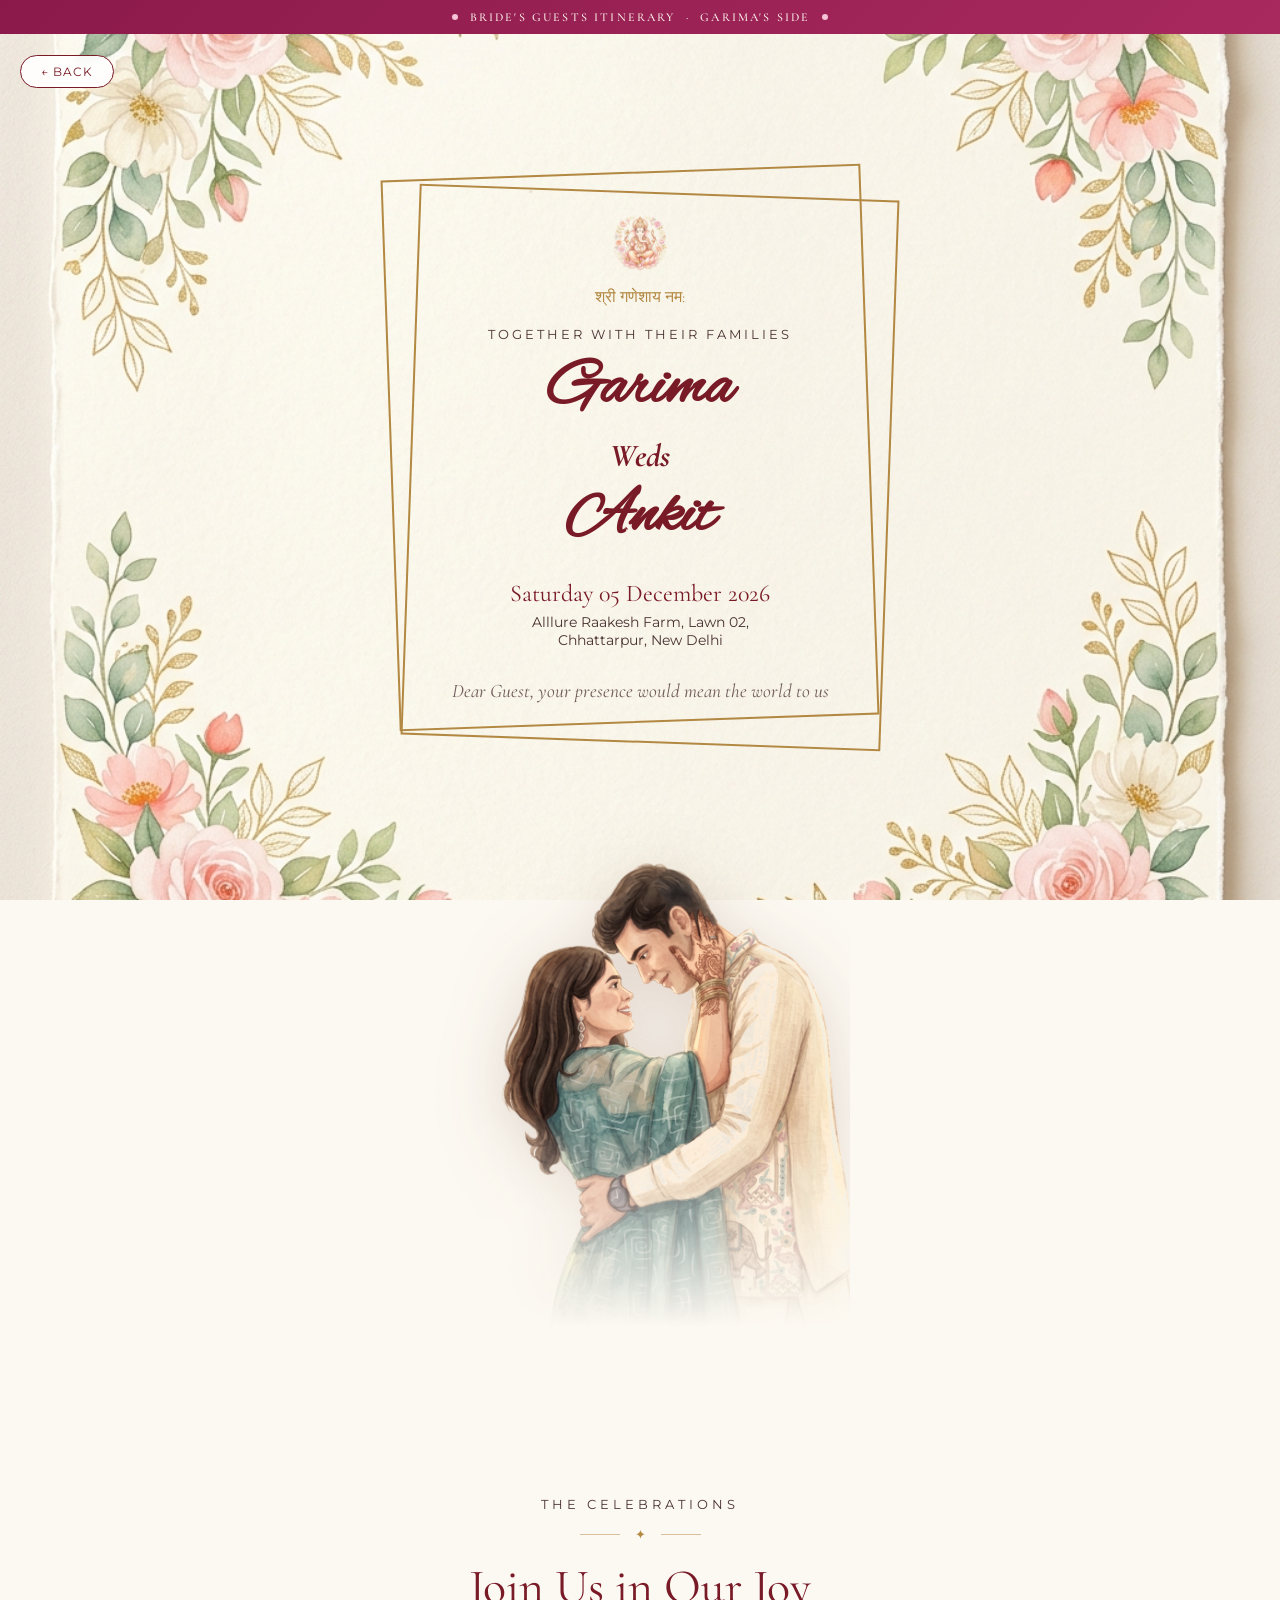
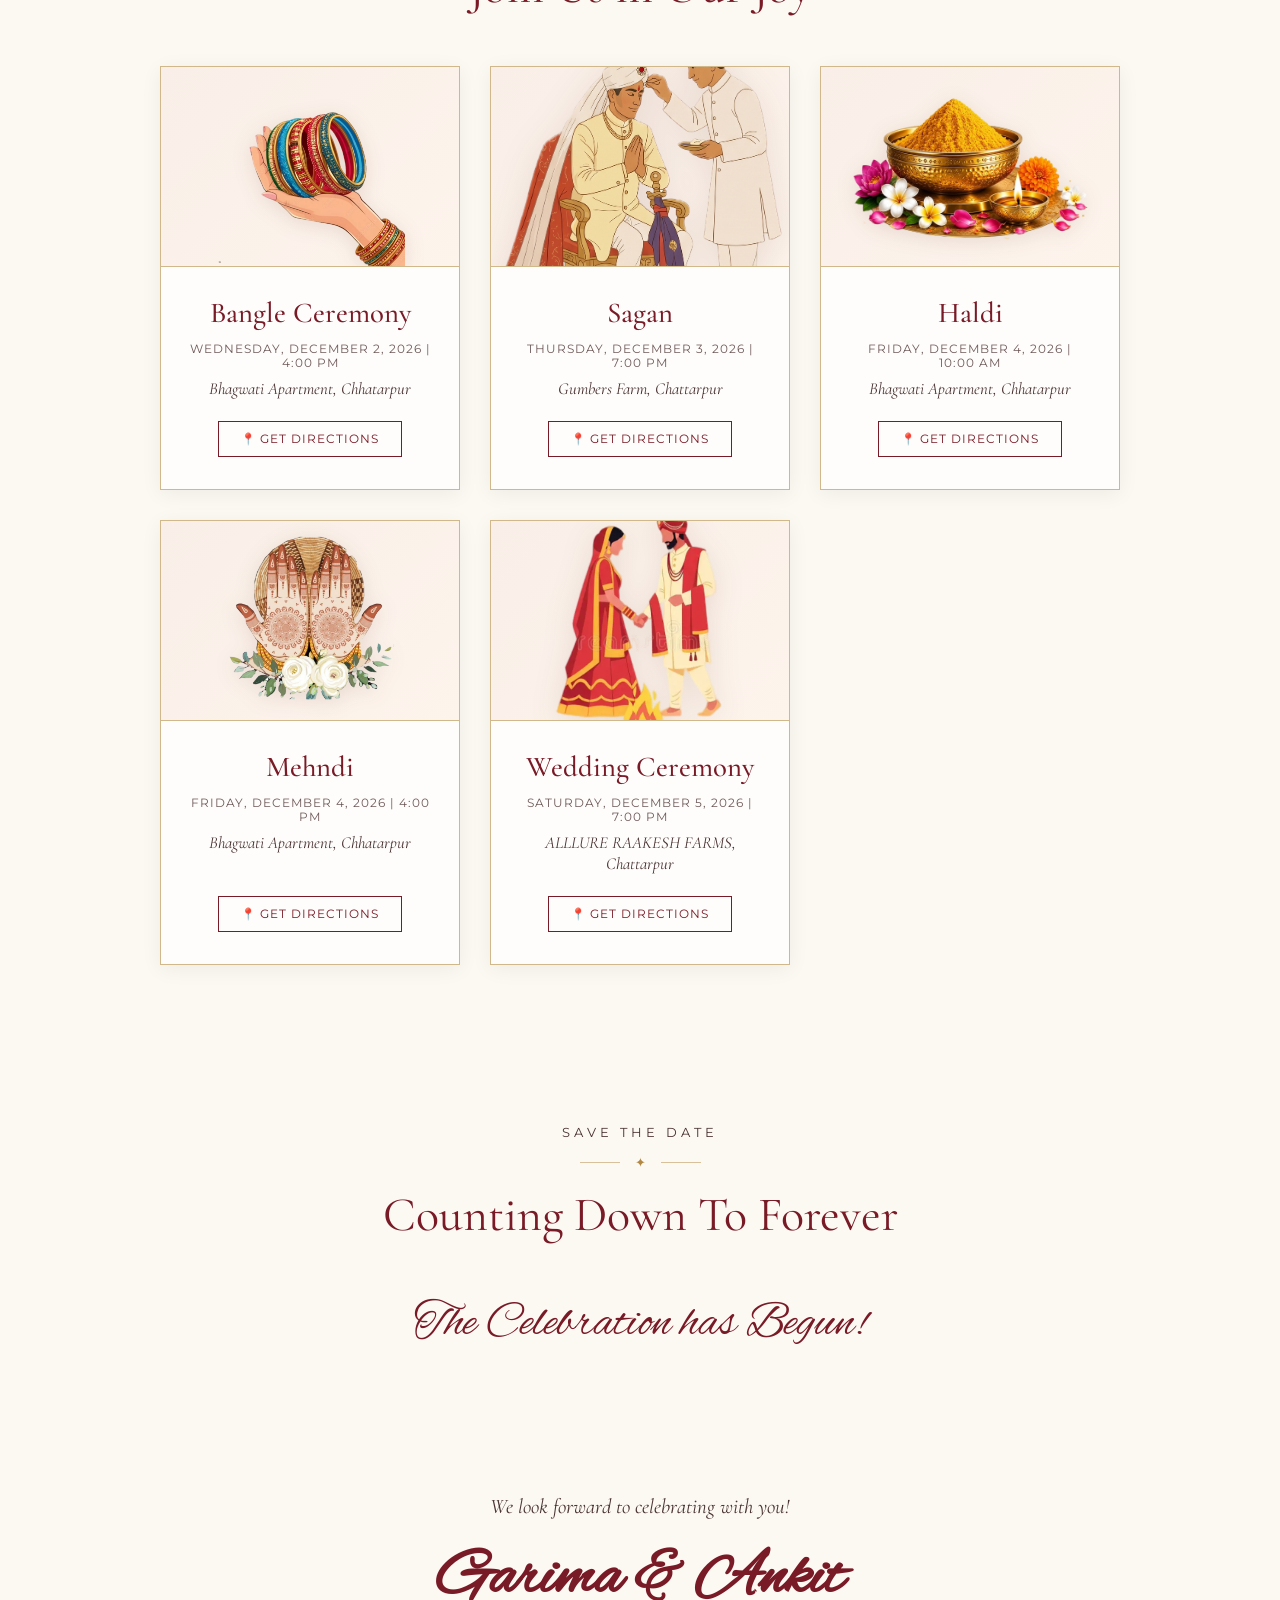
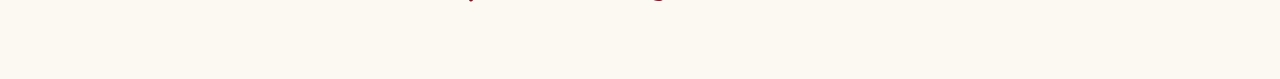
==== bride.html @ 35848e1a "Initial deploy: wedding invitation with ceremony tiles, images, and Cloudflare headers" ====
<!DOCTYPE html>
<html lang="en">
<head>
    <meta charset="UTF-8">
    <meta name="viewport" content="width=device-width, initial-scale=1.0">
    <title>Bride's Itinerary — Garima & Ankit</title>
    <link rel="preconnect" href="https://fonts.googleapis.com">
    <link rel="preconnect" href="https://fonts.gstatic.com" crossorigin>
    <link href="https://fonts.googleapis.com/css2?family=Alex+Brush&family=Cormorant+Garamond:ital,wght@0,300;0,400;0,500;0,600;1,400&family=Montserrat:wght@300;400;500&display=swap" rel="stylesheet">
    <link rel="stylesheet" href="styles.css">
    <style>
        .side-banner {
            position: fixed;
            top: 0;
            left: 0;
            right: 0;
            z-index: 999;
            display: flex;
            align-items: center;
            justify-content: center;
            gap: 12px;
            padding: 10px 20px;
            background: linear-gradient(135deg, #8B1A4A, #a8295e);
            color: #fff8f0;
            font-family: var(--font-body);
            font-size: 0.75rem;
            font-weight: 500;
            letter-spacing: 0.18em;
            text-transform: uppercase;
        }
        .side-banner .dot {
            width: 6px;
            height: 6px;
            border-radius: 50%;
            background: #f4c3d6;
            display: inline-block;
        }
        /* Push body content below fixed banner */
        body { padding-top: 42px; }
    </style>
</head>
<body class="scroll-enabled">

    <!-- Side Indicator Banner -->
    <div class="side-banner">
        <span class="dot"></span>
        <span>Bride's Guests Itinerary &nbsp;·&nbsp; Garima's Side</span>
        <span class="dot"></span>
    </div>

    <!-- Back Button -->
    <a href="index.html" class="btn-floating">← Back</a>

    <img class="floral-decor top-right" src="assets/flower-pastel.png" alt="flowers">

    <!-- Hero Section -->
    <section class="hero-section">
        <div class="frame-container fade-in">
            <div class="frame frame-1"></div>
            <div class="frame frame-2"></div>

            <div class="content-box">
                <div class="ganesha-icon small">
                    <img class="blend-image" src="assets/ganesha-pastel.png" width="60" alt="Ganesha">
                    <p class="ganesha-text">श्री गणेशाय नम:</p>
                </div>
                <p class="pre-title">TOGETHER WITH THEIR FAMILIES</p>
                <h1 class="main-names">Garima <br><span class="weds">Weds</span><br> Ankit</h1>

                <div class="date-badge">
                    Saturday 05 December 2026<br>
                    <span class="venue-text">Alllure Raakesh Farm, Lawn 02,<br>Chhattarpur, New Delhi</span>
                </div>

                <p class="greeting">Dear Guest, your presence would mean the world to us</p>
            </div>
        </div>

        <div class="hero-photo-container">
            <img src="assets/couple.png" alt="Garima & Ankit" class="couple-photo">
        </div>
    </section>

    <!-- Itinerary Section -->
    <section class="itinerary-section">
        <div class="itinerary-header">
            <span class="section-subtitle">THE CELEBRATIONS</span>
            <div class="ornament">
                <span class="ornament-line"></span>
                <span class="ornament-icon">✦</span>
                <span class="ornament-line"></span>
            </div>
            <h2 class="section-title">Join Us in Our Joy</h2>
        </div>

        <div id="events-container" class="events-list">
            <!-- Populated by script.js -->
        </div>
    </section>

    <!-- Countdown Section -->
    <section class="countdown-section">
        <div class="itinerary-header">
            <span class="section-subtitle">SAVE THE DATE</span>
            <div class="ornament">
                <span class="ornament-line"></span>
                <span class="ornament-icon">✦</span>
                <span class="ornament-line"></span>
            </div>
            <h2 class="section-title">Counting Down To Forever</h2>
        </div>
        <div id="countdown" class="countdown-container">
            <div class="time-box"><h3 id="days">00</h3><p>DAYS</p></div>
            <div class="time-box"><h3 id="hours">00</h3><p>HOURS</p></div>
            <div class="time-box"><h3 id="minutes">00</h3><p>MINUTES</p></div>
            <div class="time-box"><h3 id="seconds">00</h3><p>SECONDS</p></div>
        </div>
    </section>

    <footer class="footer">
        <img class="floral-decor bottom-left" src="assets/flower-pastel.png" alt="flowers">
        <p>We look forward to celebrating with you!</p>
        <h2 class="footer-names">Garima & Ankit</h2>
    </footer>

    <script src="script.js"></script>
    <script>
        // Load bride events
        renderEvents(brideEvents);
    </script>
</body>
</html>
---- styles.css ----
:root {
    --primary-color: #791a27; /* Deep maroon/red for names */
    --accent-gold: #b28842; /* Soft metallic gold */
    --bg-color: #fcf9f2; /* Cream/pastel background */
    --card-bg: #ffffff;
    --text-dark: #4a3333;
    --text-mid: #705b5b;
    --border-color: #d1b88a;
    
    --font-heading: 'Alex Brush', cursive; /* Curvy font */
    --font-serif: 'Cormorant Garamond', serif;
    --font-sans: 'Montserrat', sans-serif;
}

* {
    margin: 0;
    padding: 0;
    box-sizing: border-box;
}

body {
    font-family: var(--font-serif);
    color: var(--text-dark);
    background-color: var(--bg-color);
    background-image: url('assets/bg.png');
    background-size: cover;
    background-position: center;
    background-attachment: fixed;
    min-height: 100vh;
    overflow-x: hidden;
    overflow-y: hidden;
}

body.scroll-enabled {
    overflow-y: auto;
}

/* Screens */
.screen {
    width: 100%;
    min-height: 100vh;
    display: flex;
    flex-direction: column;
    justify-content: center;
    align-items: center;
    position: absolute;
    top: 0;
    left: 0;
    transition: opacity 0.8s ease-in-out, visibility 0.8s;
    padding: 20px 0;
}

.screen.hidden {
    position: fixed;
    opacity: 0;
    visibility: hidden;
    pointer-events: none;
}

.screen.active {
    opacity: 1;
    visibility: visible;
    position: relative;
}

.screen.scrollable.active {
    display: block;
}

/* --- Watercolor Background --- */
.watercolor-bg {
    position: relative;
}

/* Floral Decorations — hidden since bg.png has built-in floral borders */
.floral-decor {
    display: none;
}

/* --- Frame Container (Geometric Overlapping Squares) --- */
.frame-container {
    position: relative;
    width: 90%;
    max-width: 500px;
    margin: 0 auto;
    padding: 40px 30px;
    z-index: 10;
}

.frame {
    position: absolute;
    border: 2px solid var(--accent-gold);
    z-index: -1;
}

.frame-1 {
    top: 0;
    left: 0;
    right: 20px;
    bottom: 20px;
    transform: rotate(-2deg);
}

.frame-2 {
    top: 20px;
    left: 20px;
    right: 0;
    bottom: 0;
    transform: rotate(2deg);
}

.content-box {
    text-align: center;
    background: transparent;
}

/* Ganesha Logo */
.ganesha-icon {
    margin-bottom: 20px;
}
.ganesha-icon img {
}
.blend-image {
}
.ganesha-text {
    font-family: 'Devanagari', var(--font-serif);
    font-size: 1rem;
    color: var(--accent-gold);
    margin-top: 10px;
}

.ganesha-icon.small img {
    width: 60px;
    height: auto;
}
.ganesha-icon.small .ganesha-text {
    margin-bottom: 20px;
}

h1.names, .main-names {
    font-family: var(--font-heading);
    font-size: 4rem;
    color: var(--primary-color);
    margin: 10px 0;
    line-height: 1;
}

.weds {
    font-family: var(--font-serif);
    font-size: 2rem;
    font-style: italic;
    color: var(--primary-color);
    display: inline-block;
    margin: 10px 0;
}

.subtitle {
    font-family: var(--font-serif);
    font-size: 1.2rem;
    color: var(--text-dark);
    margin-top: 20px;
}

.selection-prompt {
    margin: 30px 0 20px;
    font-family: var(--font-sans);
    text-transform: uppercase;
    letter-spacing: 2px;
    font-size: 0.85rem;
    color: var(--text-dark);
}

.buttons {
    display: flex;
    gap: 20px;
    justify-content: center;
    flex-wrap: wrap;
}

.btn {
    padding: 12px 35px;
    font-family: var(--font-sans);
    font-size: 0.85rem;
    letter-spacing: 2px;
    border: 1px solid var(--primary-color);
    border-radius: 30px;
    cursor: pointer;
    transition: all 0.4s ease;
    text-transform: uppercase;
    background: transparent;
    color: var(--primary-color);
    font-weight: 500;
    text-decoration: none;
    display: inline-block;
}

.btn:hover {
    background: var(--primary-color);
    color: #fff;
}

.btn-floating {
    position: fixed;
    top: 55px; /* below the side-banner */
    left: 20px;
    z-index: 100;
    background: rgba(255, 255, 255, 0.9);
    backdrop-filter: blur(5px);
    border: 1px solid var(--primary-color);
    color: var(--primary-color);
    padding: 8px 20px;
    border-radius: 20px;
    cursor: pointer;
    font-family: var(--font-sans);
    text-transform: uppercase;
    letter-spacing: 1px;
    font-size: 0.75rem;
    transition: all 0.3s ease;
    text-decoration: none;
}

.btn-floating:hover {
    background: var(--primary-color);
    color: #fff;
}

/* --- Main Invitation --- */
section {
    padding: 80px 20px;
    width: 100%;
    max-width: 1000px;
    margin: 0 auto;
    text-align: center;
    position: relative;
    z-index: 1;
}

/* Hero Section */
.hero-section {
    display: flex;
    flex-direction: column;
    align-items: center;
    margin-top: 50px;
}

.pre-title, .post-title {
    font-family: var(--font-sans);
    font-size: 0.8rem;
    letter-spacing: 3px;
    text-transform: uppercase;
    color: var(--text-dark);
    margin: 15px 0;
}

.date-badge {
    margin: 30px auto;
    font-family: var(--font-serif);
    font-size: 1.5rem;
    color: var(--primary-color);
}
.venue-text {
    font-family: var(--font-sans);
    font-size: 0.9rem;
    color: var(--text-dark);
    display: block;
    margin-top: 5px;
}

.greeting {
    font-family: var(--font-serif);
    font-style: italic;
    font-size: 1.2rem;
    color: var(--text-mid);
    margin-top: 20px;
}

.hero-photo-container {
    position: relative;
    margin-top: 40px;
    padding: 10px;
    width: 100%;
    max-width: 800px;
}

.hero-photo-placeholder {
    display: none;
}

.couple-photo {
    width: 100%;
    max-width: 420px;
    height: auto;
    display: block;
    margin: 0 auto;
    filter: sepia(18%) saturate(0.9) brightness(1.02) drop-shadow(0 12px 32px rgba(100, 50, 30, 0.18));
    -webkit-mask-image: linear-gradient(to bottom, black 60%, transparent 100%);
    mask-image: linear-gradient(to bottom, black 60%, transparent 100%);
}

/* Couple Photos */
.couple-container {
    display: flex;
    justify-content: center;
    gap: 60px;
    flex-wrap: wrap;
}

.person-box {
    text-align: center;
}

.photo-placeholder.round {
    width: 250px;
    height: 250px;
    background: rgba(255,255,255,0.4);
    border-radius: 50%;
    border: 1px dashed var(--accent-gold);
    display: flex;
    justify-content: center;
    align-items: center;
    margin-bottom: 20px;
    box-shadow: 0 4px 15px rgba(0,0,0,0.05);
}

.person-name {
    font-family: var(--font-heading);
    font-size: 3.5rem;
    color: var(--primary-color);
}

/* Itinerary */
.itinerary-header {
    margin-bottom: 50px;
}

.section-subtitle {
    font-family: var(--font-sans);
    font-size: 0.8rem;
    letter-spacing: 4px;
    text-transform: uppercase;
    color: var(--text-dark);
    display: block;
    margin-bottom: 15px;
}

.ornament {
    display: flex;
    align-items: center;
    justify-content: center;
    gap: 15px;
    margin-bottom: 15px;
}

.ornament-line {
    width: 40px;
    height: 1px;
    background: var(--accent-gold);
    opacity: 0.5;
}

.ornament-icon {
    color: var(--accent-gold);
    font-size: 0.8rem;
}

.section-title {
    font-family: var(--font-serif);
    font-size: 3rem;
    color: var(--primary-color);
    font-weight: 400;
}

.events-list {
    display: grid;
    grid-template-columns: repeat(auto-fit, minmax(280px, 1fr));
    gap: 30px;
    justify-content: center;
}

.event-item {
    background: rgba(255, 255, 255, 0.65);
    border: 1px solid var(--border-color);
    overflow: hidden;
    transition: transform 0.35s ease, box-shadow 0.35s ease;
    box-shadow: 0 4px 20px rgba(0,0,0,0.06);
    position: relative;
    backdrop-filter: blur(4px);
    display: flex;
    flex-direction: column;
    padding: 0;
}

.event-item:hover {
    transform: translateY(-6px);
    box-shadow: 0 12px 40px rgba(121, 26, 39, 0.15);
}

/* Image banner at top of each tile */
.event-image-wrap {
    width: 100%;
    height: 200px;
    background: linear-gradient(135deg, #f9efe8 0%, #fdf4ec 100%);
    display: flex;
    align-items: center;
    justify-content: center;
    overflow: hidden;
    border-bottom: 1px solid var(--border-color);
    flex-shrink: 0;
}

.event-image {
    width: 100%;
    height: 100%;
    object-fit: contain;
    object-position: center bottom;
    padding: 10px 18px 0;
    filter: drop-shadow(0 4px 10px rgba(100, 40, 20, 0.12));
    transform: scale(var(--img-scale, 1));
    transition: transform 0.4s ease;
}

.event-item:hover .event-image {
    transform: scale(calc(var(--img-scale, 1) * 1.05));
}

/* Text content area */
.event-body {
    padding: 28px 28px 32px;
    text-align: center;
    display: flex;
    flex-direction: column;
    align-items: center;
    flex: 1;
}

.event-icon-wrap {
    font-size: 2rem;
    margin-bottom: 20px;
}

.event-name {
    font-family: var(--font-serif);
    font-size: 1.8rem;
    color: var(--primary-color);
    margin-bottom: 12px;
    font-weight: 500;
}

.event-date {
    font-family: var(--font-sans);
    font-size: 0.72rem;
    color: var(--text-mid);
    text-transform: uppercase;
    letter-spacing: 1px;
    margin-bottom: 8px;
}

.event-venue {
    font-family: var(--font-serif);
    font-style: italic;
    font-size: 1.05rem;
    color: var(--text-dark);
    margin-bottom: 22px;
}

.btn-directions {
    display: inline-block;
    padding: 10px 22px;
    font-family: var(--font-sans);
    font-size: 0.72rem;
    letter-spacing: 1px;
    text-transform: uppercase;
    background: transparent;
    color: var(--primary-color);
    border: 1px solid var(--primary-color);
    text-decoration: none;
    transition: all 0.3s;
    margin-top: auto;
}

.btn-directions:hover {
    background: var(--primary-color);
    color: #fff;
}

/* Countdown */
.countdown-container {
    display: flex;
    justify-content: center;
    gap: 20px;
    flex-wrap: wrap;
    margin-top: 30px;
}

.time-box {
    position: relative;
    background: rgba(255,255,255,0.6);
    border: 1px solid var(--border-color);
    padding: 30px 20px;
    min-width: 120px;
    box-shadow: 0 4px 15px rgba(0,0,0,0.02);
}

.time-box h3 {
    font-family: var(--font-serif);
    font-size: 3.5rem;
    color: var(--primary-color);
    font-weight: 400;
    line-height: 1;
    margin-bottom: 10px;
}

.time-box p {
    font-family: var(--font-sans);
    font-size: 0.7rem;
    text-transform: uppercase;
    letter-spacing: 3px;
    color: var(--text-dark);
}

/* Footer */
.footer {
    padding: 60px 20px;
    text-align: center;
    position: relative;
}

.footer p {
    font-family: var(--font-serif);
    font-size: 1.3rem;
    font-style: italic;
    color: var(--text-dark);
    margin-bottom: 20px;
}

.footer-names {
    font-family: var(--font-heading);
    font-size: 4rem;
    color: var(--primary-color);
}

/* Animations */
.fade-in {
    animation: fadeIn 1.5s ease-out forwards;
}

@keyframes fadeIn {
    from { opacity: 0; transform: translateY(20px); }
    to { opacity: 1; transform: translateY(0); }
}

@media (max-width: 768px) {
    h1.names, .main-names { font-size: 3.5rem; }
    .frame-container { padding: 40px 20px; }
}
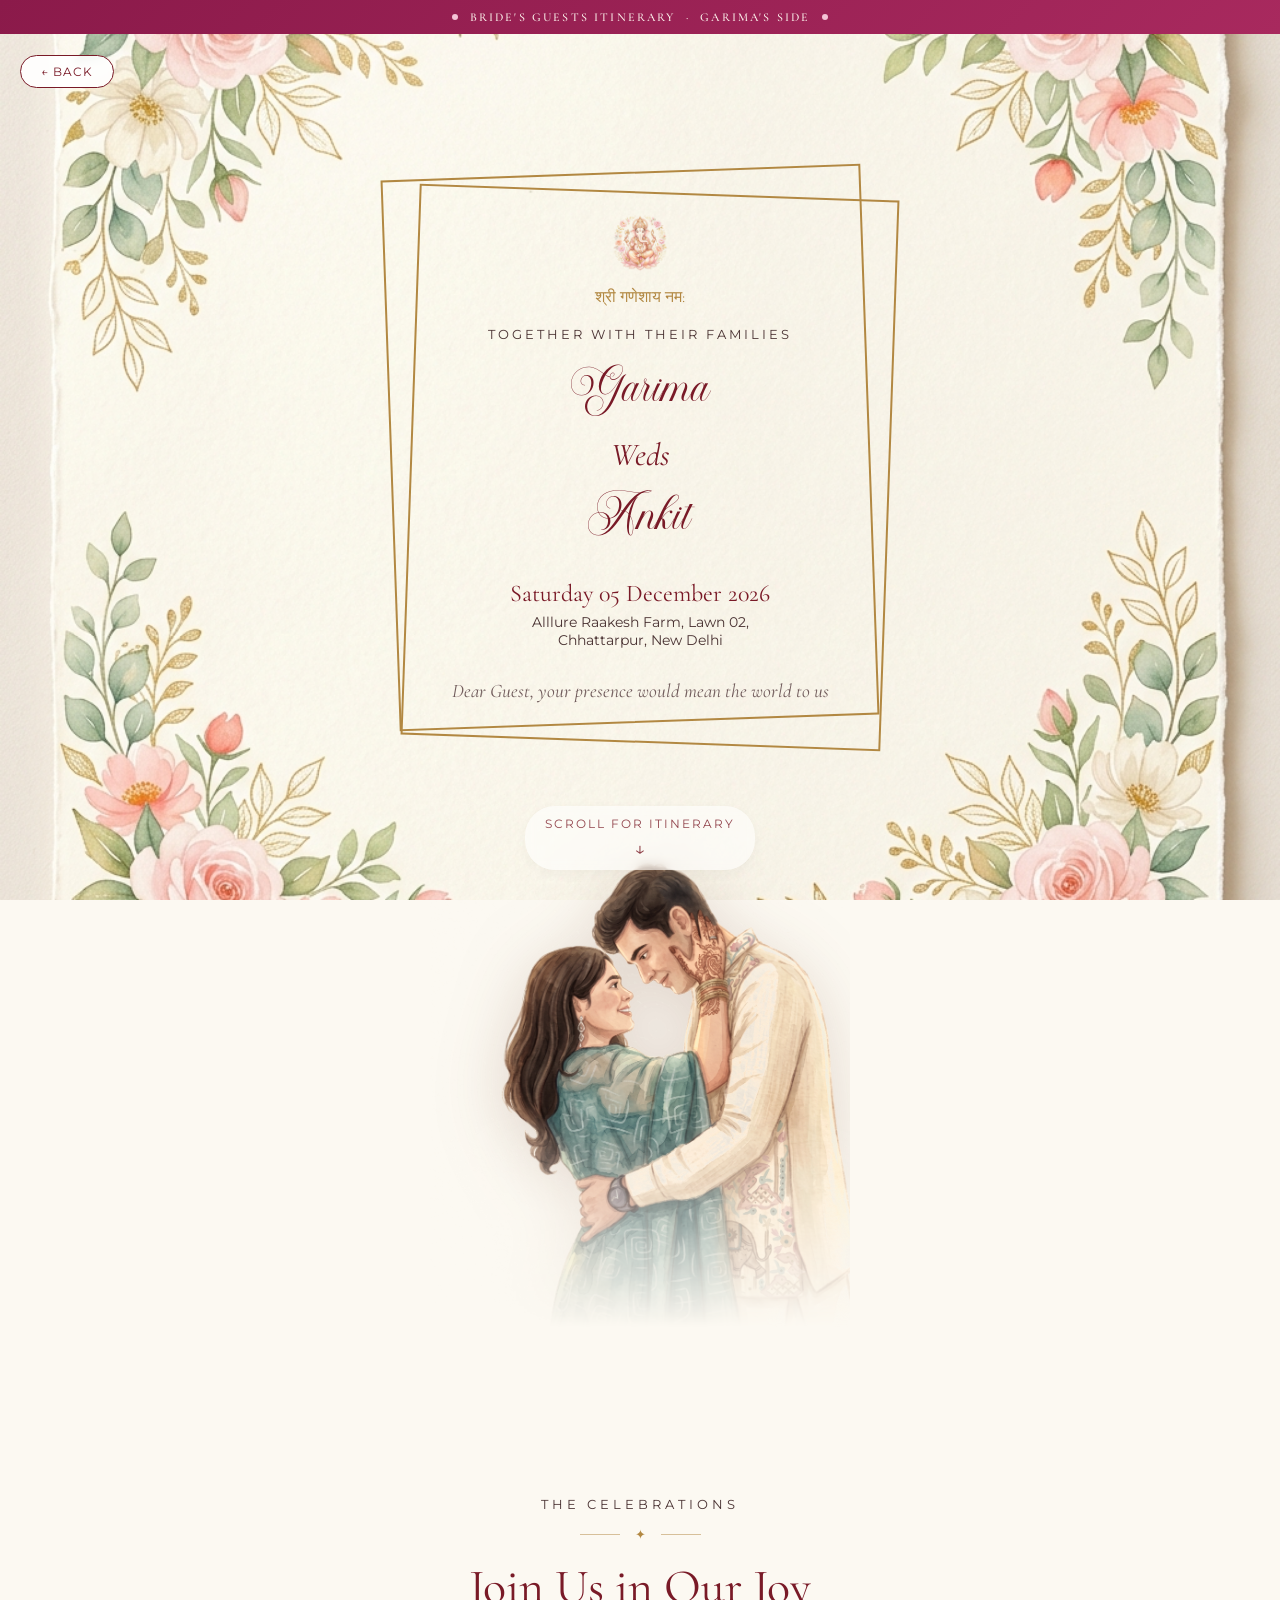
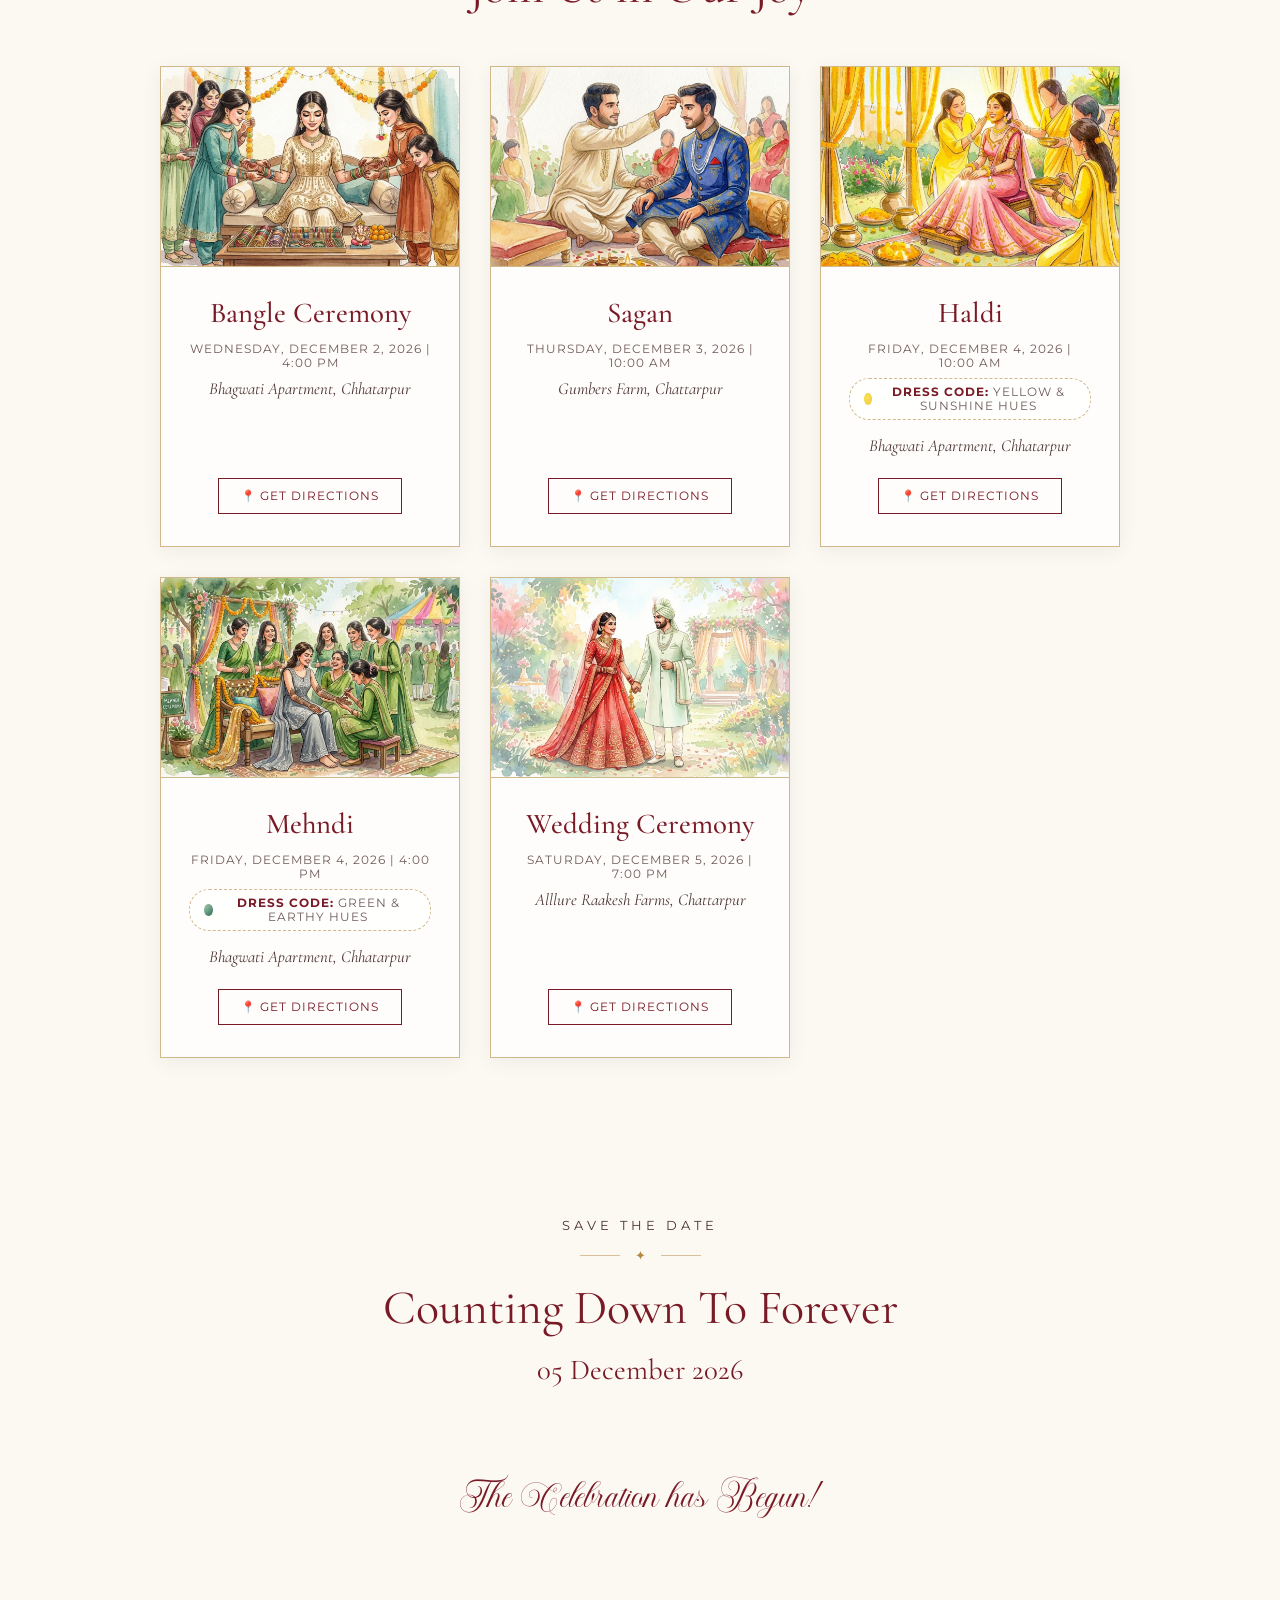
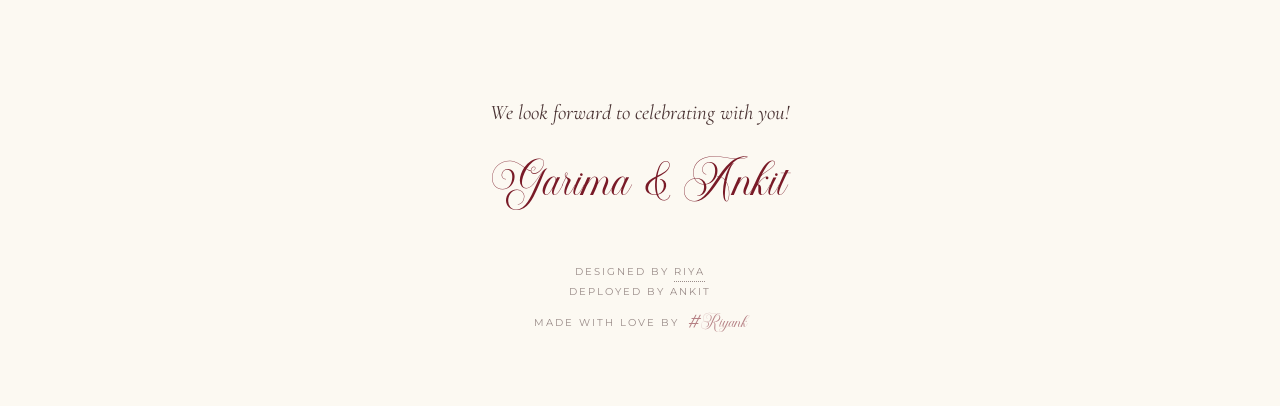
==== commit 93e7452c: "Update text, formatting, dress code, images and fonts" ====
--- a/bride.html
+++ b/bride.html
@@ -1,12 +1,15 @@
 <!DOCTYPE html>
 <html lang="en">
+
 <head>
     <meta charset="UTF-8">
     <meta name="viewport" content="width=device-width, initial-scale=1.0">
     <title>Bride's Itinerary — Garima & Ankit</title>
     <link rel="preconnect" href="https://fonts.googleapis.com">
     <link rel="preconnect" href="https://fonts.gstatic.com" crossorigin>
-    <link href="https://fonts.googleapis.com/css2?family=Alex+Brush&family=Cormorant+Garamond:ital,wght@0,300;0,400;0,500;0,600;1,400&family=Montserrat:wght@300;400;500&display=swap" rel="stylesheet">
+    <link
+        href="https://fonts.googleapis.com/css2?family=Alex+Brush&family=Cormorant+Garamond:ital,wght@0,300;0,400;0,500;0,600;1,400&family=Montserrat:wght@300;400;500&display=swap"
+        rel="stylesheet">
     <link rel="stylesheet" href="styles.css">
     <style>
         .side-banner {
@@ -28,6 +31,7 @@
             letter-spacing: 0.18em;
             text-transform: uppercase;
         }
+
         .side-banner .dot {
             width: 6px;
             height: 6px;
@@ -35,10 +39,14 @@
             background: #f4c3d6;
             display: inline-block;
         }
+
         /* Push body content below fixed banner */
-        body { padding-top: 42px; }
+        body {
+            padding-top: 42px;
+        }
     </style>
 </head>
+
 <body class="scroll-enabled">
 
     <!-- Side Indicator Banner -->
@@ -79,6 +87,12 @@
         <div class="hero-photo-container">
             <img src="assets/couple.png" alt="Garima & Ankit" class="couple-photo">
         </div>
+
+        <!-- Scroll Indicator -->
+        <div class="scroll-indicator">
+            <span>Scroll for Itinerary</span>
+            <div class="arrow">↓</div>
+        </div>
     </section>
 
     <!-- Itinerary Section -->
@@ -108,12 +122,25 @@
                 <span class="ornament-line"></span>
             </div>
             <h2 class="section-title">Counting Down To Forever</h2>
+            <div class="date-badge" style="margin: 15px auto 0; font-size: 1.8rem;">05 December 2026</div>
         </div>
         <div id="countdown" class="countdown-container">
-            <div class="time-box"><h3 id="days">00</h3><p>DAYS</p></div>
-            <div class="time-box"><h3 id="hours">00</h3><p>HOURS</p></div>
-            <div class="time-box"><h3 id="minutes">00</h3><p>MINUTES</p></div>
-            <div class="time-box"><h3 id="seconds">00</h3><p>SECONDS</p></div>
+            <div class="time-box">
+                <h3 id="days">00</h3>
+                <p>DAYS</p>
+            </div>
+            <div class="time-box">
+                <h3 id="hours">00</h3>
+                <p>HOURS</p>
+            </div>
+            <div class="time-box">
+                <h3 id="minutes">00</h3>
+                <p>MINUTES</p>
+            </div>
+            <div class="time-box">
+                <h3 id="seconds">00</h3>
+                <p>SECONDS</p>
+            </div>
         </div>
     </section>
 
@@ -121,6 +148,13 @@
         <img class="floral-decor bottom-left" src="assets/flower-pastel.png" alt="flowers">
         <p>We look forward to celebrating with you!</p>
         <h2 class="footer-names">Garima & Ankit</h2>
+
+        <div class="credits">
+            Designed by <span class="tooltip"
+                data-tooltip="Riya is Garima's nickname at home, you know? 😉">Riya</span><br>
+            Deployed by Ankit<br>
+            Made with love by <span class="hashtag">#Riyank</span>
+        </div>
     </footer>
 
     <script src="script.js"></script>
@@ -129,4 +163,5 @@
         renderEvents(brideEvents);
     </script>
 </body>
-</html>
+
+</html>
--- a/styles.css
+++ b/styles.css
@@ -1,13 +1,34 @@
+@font-face {
+    font-family: 'CustomNameFont';
+    src: url('assets/font/font.otf') format('opentype');
+    font-weight: normal;
+    font-style: normal;
+    font-display: swap;
+}
+
+@font-face {
+    font-family: 'Adediala';
+    src: url('assets/font/Adediala-PKvdB.otf') format('opentype'),
+        url('assets/font/Adediala-L3rvn.ttf') format('truetype');
+    font-weight: normal;
+    font-style: normal;
+    font-display: swap;
+}
+
 :root {
-    --primary-color: #791a27; /* Deep maroon/red for names */
-    --accent-gold: #b28842; /* Soft metallic gold */
-    --bg-color: #fcf9f2; /* Cream/pastel background */
+    --primary-color: #791a27;
+    /* Deep maroon/red for names */
+    --accent-gold: #b28842;
+    /* Soft metallic gold */
+    --bg-color: #fcf9f2;
+    /* Cream/pastel background */
     --card-bg: #ffffff;
     --text-dark: #4a3333;
     --text-mid: #705b5b;
     --border-color: #d1b88a;
-    
-    --font-heading: 'Alex Brush', cursive; /* Curvy font */
+
+    --font-heading: 'CustomNameFont', 'Alex Brush', cursive;
+    /* Custom curvy font */
     --font-serif: 'Cormorant Garamond', serif;
     --font-sans: 'Montserrat', sans-serif;
 }
@@ -22,13 +43,23 @@
     font-family: var(--font-serif);
     color: var(--text-dark);
     background-color: var(--bg-color);
+    min-height: 100vh;
+    overflow-x: hidden;
+    overflow-y: hidden;
+}
+
+/* Fix for iOS background-attachment: fixed bug */
+body::before {
+    content: '';
+    position: fixed;
+    top: 0;
+    left: 0;
+    width: 100vw;
+    height: 100vh;
     background-image: url('assets/bg.png');
     background-size: cover;
     background-position: center;
-    background-attachment: fixed;
-    min-height: 100vh;
-    overflow-x: hidden;
-    overflow-y: hidden;
+    z-index: -10;
 }
 
 body.scroll-enabled {
@@ -118,10 +149,11 @@
 .ganesha-icon {
     margin-bottom: 20px;
 }
-.ganesha-icon img {
-}
-.blend-image {
-}
+
+.ganesha-icon img {}
+
+.blend-image {}
+
 .ganesha-text {
     font-family: 'Devanagari', var(--font-serif);
     font-size: 1rem;
@@ -133,13 +165,16 @@
     width: 60px;
     height: auto;
 }
+
 .ganesha-icon.small .ganesha-text {
     margin-bottom: 20px;
 }
 
-h1.names, .main-names {
+h1.names,
+.main-names {
     font-family: var(--font-heading);
     font-size: 4rem;
+    font-weight: normal;
     color: var(--primary-color);
     margin: 10px 0;
     line-height: 1;
@@ -201,7 +236,8 @@
 
 .btn-floating {
     position: fixed;
-    top: 55px; /* below the side-banner */
+    top: 55px;
+    /* below the side-banner */
     left: 20px;
     z-index: 100;
     background: rgba(255, 255, 255, 0.9);
@@ -243,7 +279,8 @@
     margin-top: 50px;
 }
 
-.pre-title, .post-title {
+.pre-title,
+.post-title {
     font-family: var(--font-sans);
     font-size: 0.8rem;
     letter-spacing: 3px;
@@ -258,6 +295,7 @@
     font-size: 1.5rem;
     color: var(--primary-color);
 }
+
 .venue-text {
     font-family: var(--font-sans);
     font-size: 0.9rem;
@@ -312,20 +350,70 @@
 .photo-placeholder.round {
     width: 250px;
     height: 250px;
-    background: rgba(255,255,255,0.4);
+    background: rgba(255, 255, 255, 0.4);
     border-radius: 50%;
     border: 1px dashed var(--accent-gold);
     display: flex;
     justify-content: center;
     align-items: center;
     margin-bottom: 20px;
-    box-shadow: 0 4px 15px rgba(0,0,0,0.05);
+    box-shadow: 0 4px 15px rgba(0, 0, 0, 0.05);
 }
 
 .person-name {
     font-family: var(--font-heading);
     font-size: 3.5rem;
-    color: var(--primary-color);
+    font-weight: normal;
+    color: var(--primary-color);
+}
+
+/* Scroll Indicator */
+.scroll-indicator {
+    position: fixed;
+    bottom: 30px;
+    left: 50%;
+    transform: translateX(-50%);
+    z-index: 900;
+    display: flex;
+    flex-direction: column;
+    align-items: center;
+    color: var(--primary-color);
+    font-family: var(--font-sans);
+    font-size: 0.75rem;
+    letter-spacing: 2px;
+    text-transform: uppercase;
+    animation: bounce 2s infinite;
+    opacity: 0.9;
+    transition: opacity 0.4s ease;
+    background: rgba(255, 255, 255, 0.7);
+    padding: 10px 20px;
+    border-radius: 30px;
+    backdrop-filter: blur(5px);
+    box-shadow: 0 4px 15px rgba(0, 0, 0, 0.05);
+}
+
+.scroll-indicator .arrow {
+    margin-top: 5px;
+    font-size: 1.2rem;
+}
+
+@keyframes bounce {
+
+    0%,
+    20%,
+    50%,
+    80%,
+    100% {
+        transform: translateX(-50%) translateY(0);
+    }
+
+    40% {
+        transform: translateX(-50%) translateY(-8px);
+    }
+
+    60% {
+        transform: translateX(-50%) translateY(-4px);
+    }
 }
 
 /* Itinerary */
@@ -382,7 +470,7 @@
     border: 1px solid var(--border-color);
     overflow: hidden;
     transition: transform 0.35s ease, box-shadow 0.35s ease;
-    box-shadow: 0 4px 20px rgba(0,0,0,0.06);
+    box-shadow: 0 4px 20px rgba(0, 0, 0, 0.06);
     position: relative;
     backdrop-filter: blur(4px);
     display: flex;
@@ -411,10 +499,8 @@
 .event-image {
     width: 100%;
     height: 100%;
-    object-fit: contain;
-    object-position: center bottom;
-    padding: 10px 18px 0;
-    filter: drop-shadow(0 4px 10px rgba(100, 40, 20, 0.12));
+    object-fit: cover;
+    object-position: center;
     transform: scale(var(--img-scale, 1));
     transition: transform 0.4s ease;
 }
@@ -494,11 +580,11 @@
 
 .time-box {
     position: relative;
-    background: rgba(255,255,255,0.6);
+    background: rgba(255, 255, 255, 0.6);
     border: 1px solid var(--border-color);
     padding: 30px 20px;
     min-width: 120px;
-    box-shadow: 0 4px 15px rgba(0,0,0,0.02);
+    box-shadow: 0 4px 15px rgba(0, 0, 0, 0.02);
 }
 
 .time-box h3 {
@@ -516,6 +602,51 @@
     text-transform: uppercase;
     letter-spacing: 3px;
     color: var(--text-dark);
+}
+
+/* Dress Code inside Card */
+.event-dress-code {
+    font-family: var(--font-sans);
+    font-size: 0.72rem;
+    color: var(--text-mid);
+    text-transform: uppercase;
+    letter-spacing: 1px;
+    margin-bottom: 15px;
+    display: flex;
+    align-items: center;
+    justify-content: center;
+    gap: 8px;
+    background: rgba(255, 255, 255, 0.7);
+    padding: 6px 14px;
+    border-radius: 20px;
+    border: 1px dashed var(--border-color);
+}
+
+.event-dress-code strong {
+    color: var(--primary-color);
+}
+
+.color-dot {
+    width: 12px;
+    height: 12px;
+    border-radius: 50%;
+    box-shadow: inset 0 1px 2px rgba(0,0,0,0.1);
+}
+
+.color-dot.yellow {
+    background: linear-gradient(135deg, #ffed4a, #f2c94c);
+}
+
+.color-dot.green {
+    background: linear-gradient(135deg, #a8d5ba, #2d6a4f);
+}
+
+.color-dot.maroon {
+    background: linear-gradient(135deg, #e07a8c, #791a27);
+}
+
+.color-dot.gold {
+    background: linear-gradient(135deg, #fcecae, #d4af37);
 }
 
 /* Footer */
@@ -536,7 +667,72 @@
 .footer-names {
     font-family: var(--font-heading);
     font-size: 4rem;
-    color: var(--primary-color);
+    font-weight: normal;
+    line-height: 1.2;
+    color: var(--primary-color);
+}
+
+.credits {
+    margin-top: 40px;
+    font-family: var(--font-sans);
+    font-size: 0.6rem;
+    color: var(--text-dark);
+    opacity: 0.55;
+    letter-spacing: 2px;
+    text-transform: uppercase;
+    line-height: 2;
+    transition: opacity 0.3s ease;
+}
+
+.credits:hover {
+    opacity: 0.8;
+}
+
+.credits .tooltip {
+    position: relative;
+    cursor: help;
+    border-bottom: 1px dotted var(--text-dark);
+    display: inline-block;
+}
+
+.credits .tooltip::after {
+    content: attr(data-tooltip);
+    position: absolute;
+    bottom: 150%;
+    left: 50%;
+    transform: translateX(-50%) translateY(10px);
+    background: rgba(255, 255, 255, 0.95);
+    color: var(--text-dark);
+    padding: 6px 12px;
+    border-radius: 4px;
+    font-size: 0.65rem;
+    white-space: nowrap;
+    opacity: 0;
+    visibility: hidden;
+    transition: all 0.3s ease;
+    box-shadow: 0 4px 10px rgba(0, 0, 0, 0.08);
+    pointer-events: none;
+    letter-spacing: 1px;
+    text-transform: none;
+    border: 1px solid var(--border-color);
+    z-index: 100;
+}
+
+.credits .tooltip:hover::after {
+    opacity: 1;
+    visibility: visible;
+    transform: translateX(-50%) translateY(0);
+}
+
+.credits .hashtag {
+    font-family: var(--font-heading);
+    font-size: 1.4rem;
+    color: var(--primary-color);
+    text-transform: none;
+    letter-spacing: normal;
+    display: inline-block;
+    margin-left: 4px;
+    vertical-align: middle;
 }
 
 /* Animations */
@@ -545,11 +741,73 @@
 }
 
 @keyframes fadeIn {
-    from { opacity: 0; transform: translateY(20px); }
-    to { opacity: 1; transform: translateY(0); }
+    from {
+        opacity: 0;
+        transform: translateY(20px);
+    }
+
+    to {
+        opacity: 1;
+        transform: translateY(0);
+    }
+}
+
+/* Flower Shower Animation */
+.flower-petal {
+    position: absolute;
+    width: 12px;
+    height: 12px;
+    background-color: #f4c3d6;
+    /* pastel pink */
+    border-radius: 0 50% 50% 50%;
+    opacity: 0;
+    pointer-events: none;
+    z-index: 20;
+    will-change: transform, opacity;
+}
+
+@keyframes petal-fall {
+    0% {
+        top: -10%;
+        opacity: 0;
+    }
+
+    10% {
+        opacity: 0.9;
+    }
+
+    80% {
+        opacity: 0.9;
+    }
+
+    100% {
+        top: 100%;
+        opacity: 0;
+    }
+}
+
+@keyframes petal-sway {
+    0% {
+        transform: rotate(0deg) translateX(0px);
+    }
+
+    50% {
+        transform: rotate(45deg) translateX(25px);
+    }
+
+    100% {
+        transform: rotate(90deg) translateX(-25px);
+    }
 }
 
 @media (max-width: 768px) {
-    h1.names, .main-names { font-size: 3.5rem; }
-    .frame-container { padding: 40px 20px; }
-}
+
+    h1.names,
+    .main-names {
+        font-size: 4rem;
+    }
+
+    .frame-container {
+        padding: 40px 20px;
+    }
+}
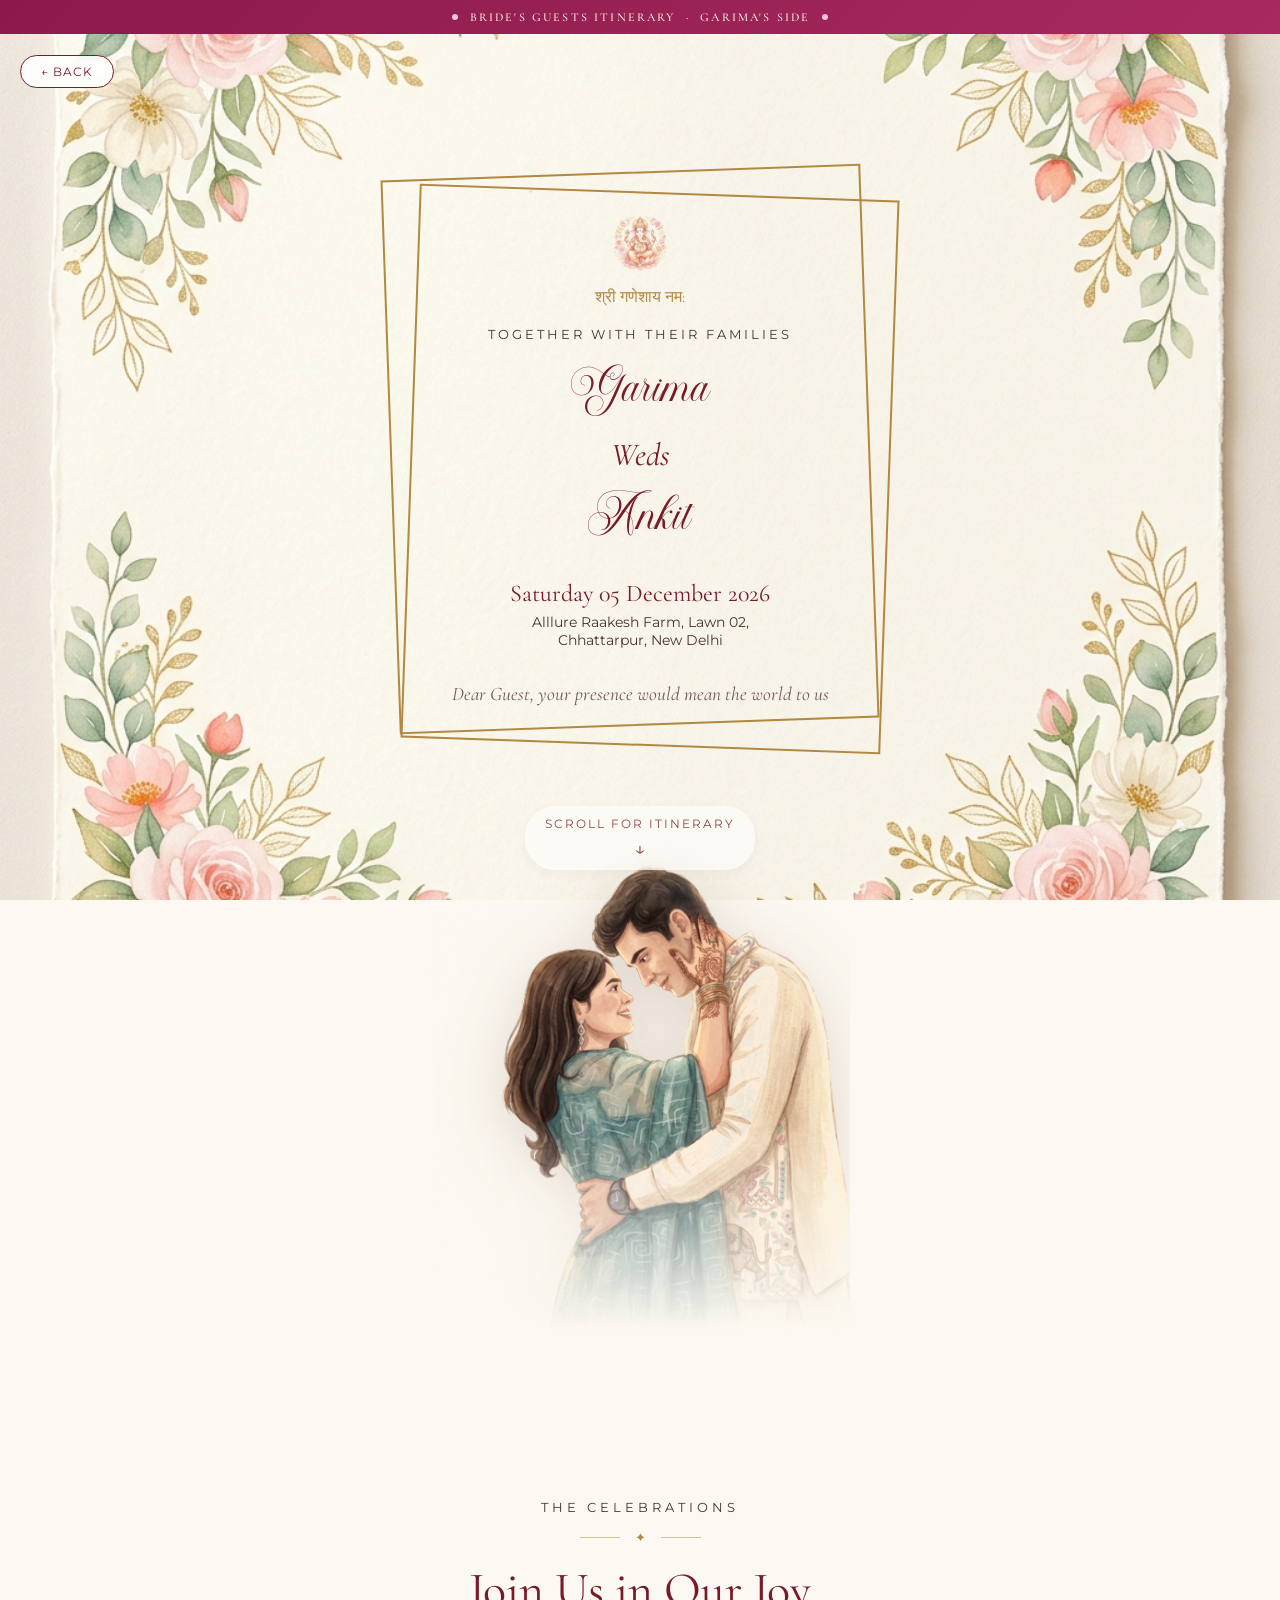
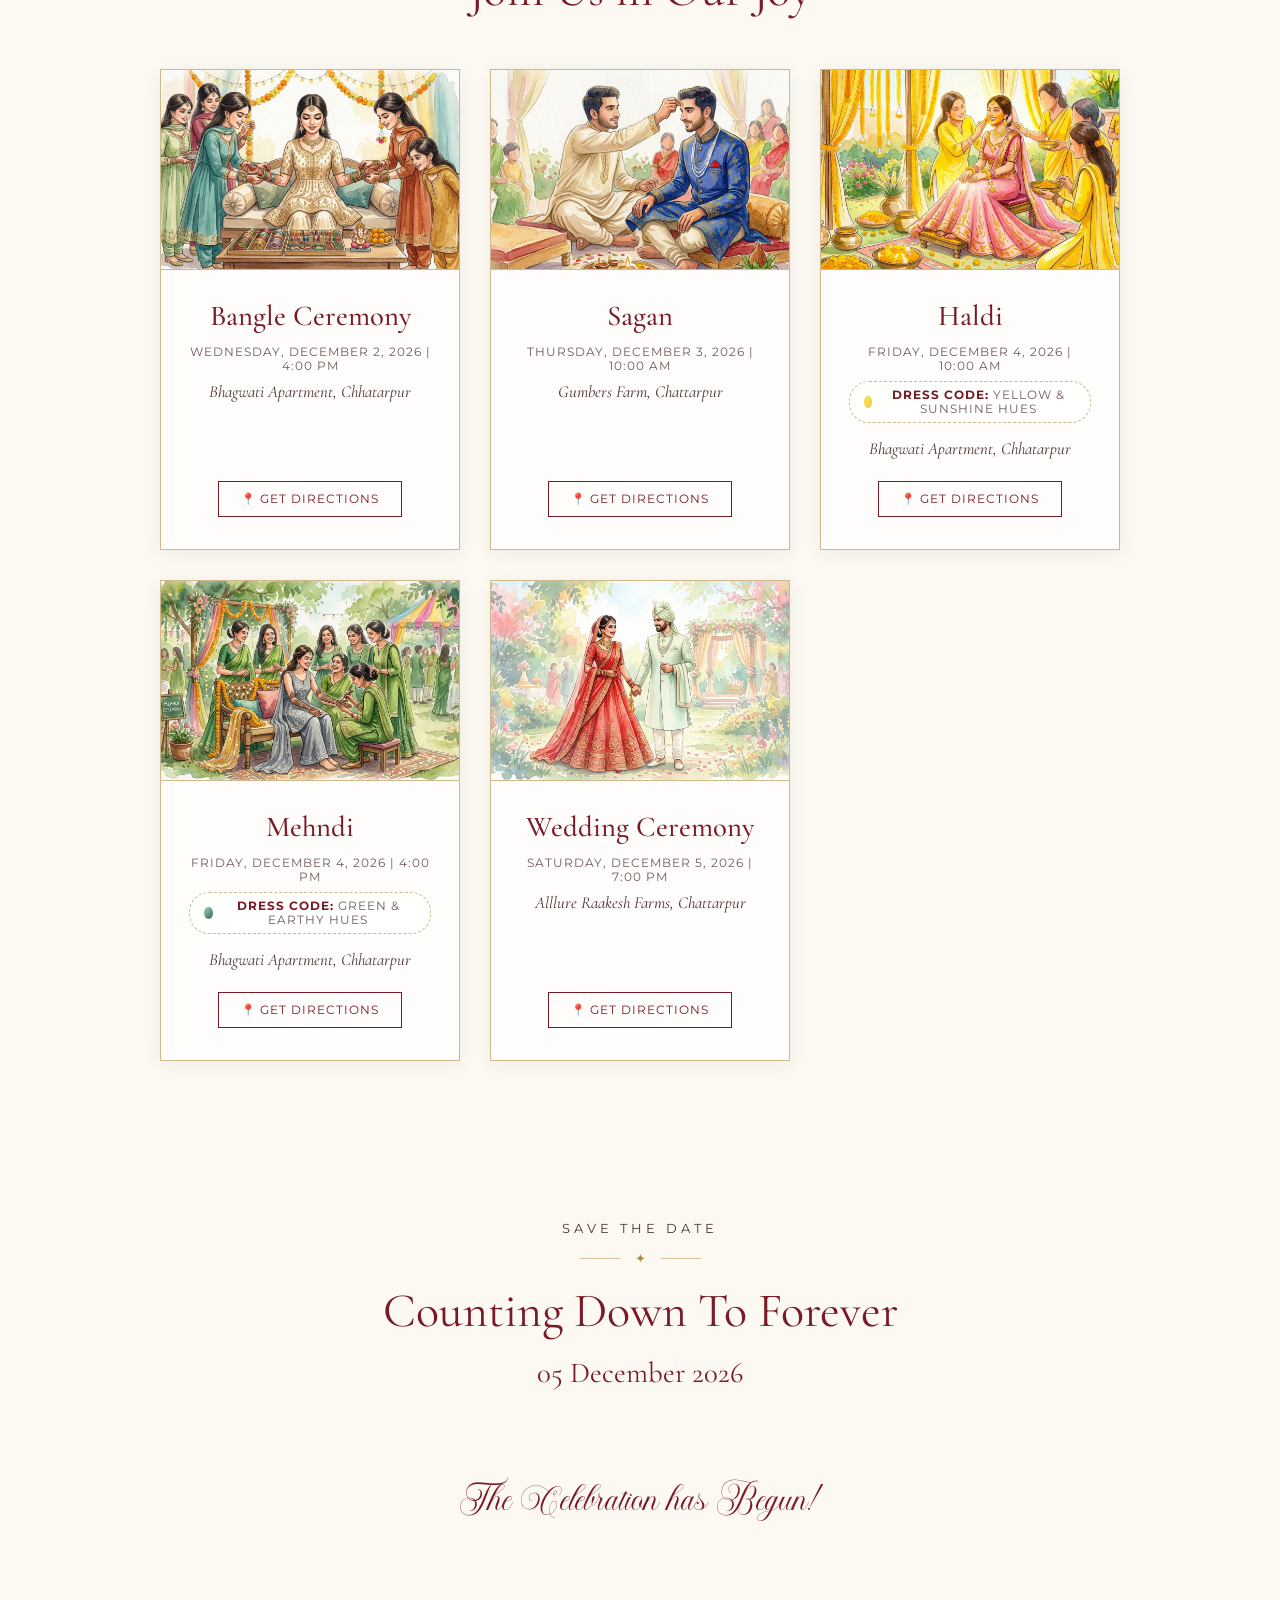
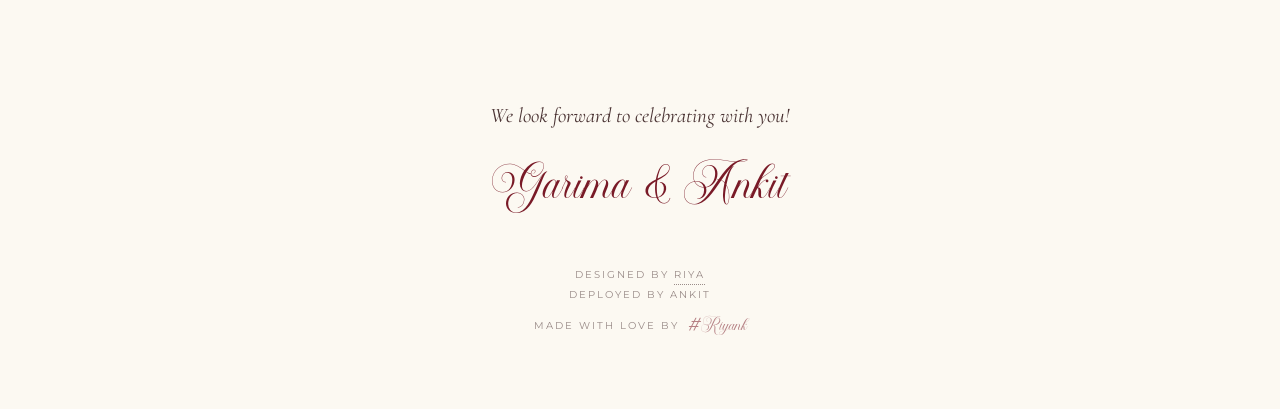
==== commit 2bdc1d47: "Update venue location links to Google Maps place links" ====
--- a/bride.html
+++ b/bride.html
@@ -77,7 +77,9 @@
 
                 <div class="date-badge">
                     Saturday 05 December 2026<br>
-                    <span class="venue-text">Alllure Raakesh Farm, Lawn 02,<br>Chhattarpur, New Delhi</span>
+                    <a href="https://www.google.com/maps/place/ALLLURE+RAAKESH+FARMS/@28.4752544,77.1853342,736m/data=!3m2!1e3!4b1!4m6!3m5!1s0x390d1fc8e1490663:0x646c940e0b977314!8m2!3d28.4752544!4d77.1879091!16s%2Fg%2F1hhhs4k8v?entry=ttu&g_ep=EgoyMDI2MTExNi4wIKXMDSoASAFQAw%3D%3D" target="_blank" rel="noopener noreferrer" class="venue-link" title="Open location in Google Maps">
+                        <span class="venue-text">Alllure Raakesh Farm, Lawn 02,<br>Chhattarpur, New Delhi</span>
+                    </a>
                 </div>
 
                 <p class="greeting">Dear Guest, your presence would mean the world to us</p>
--- a/styles.css
+++ b/styles.css
@@ -296,12 +296,24 @@
     color: var(--primary-color);
 }
 
+.venue-link {
+    text-decoration: none;
+    color: inherit;
+    display: inline-block;
+    cursor: pointer;
+}
+
+.venue-link:hover .venue-text {
+    color: var(--primary-color);
+}
+
 .venue-text {
     font-family: var(--font-sans);
     font-size: 0.9rem;
     color: var(--text-dark);
     display: block;
     margin-top: 5px;
+    transition: color 0.3s ease;
 }
 
 .greeting {
@@ -541,12 +553,24 @@
     margin-bottom: 8px;
 }
 
+.event-venue-link {
+    text-decoration: none;
+    color: inherit;
+    display: inline-block;
+    cursor: pointer;
+}
+
+.event-venue-link:hover .event-venue {
+    color: var(--primary-color);
+}
+
 .event-venue {
     font-family: var(--font-serif);
     font-style: italic;
     font-size: 1.05rem;
     color: var(--text-dark);
     margin-bottom: 22px;
+    transition: color 0.3s ease;
 }
 
 .btn-directions {
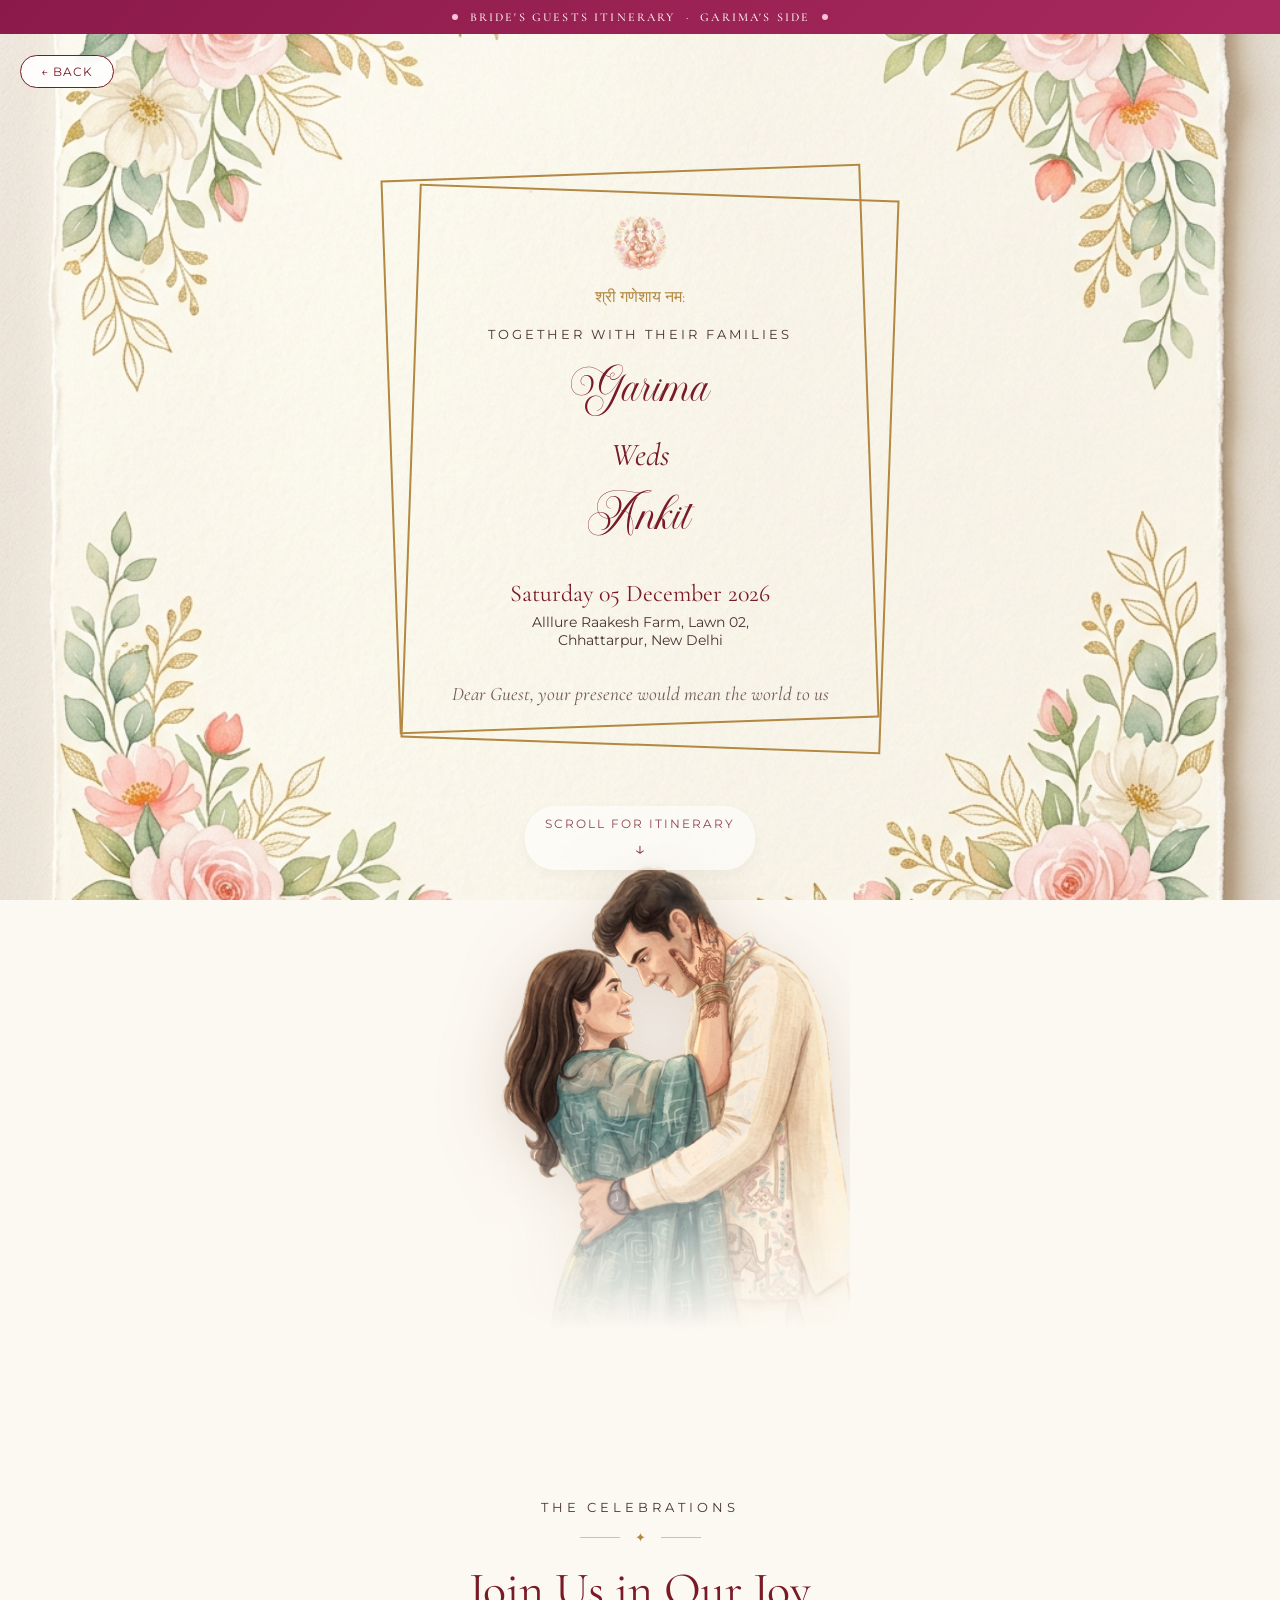
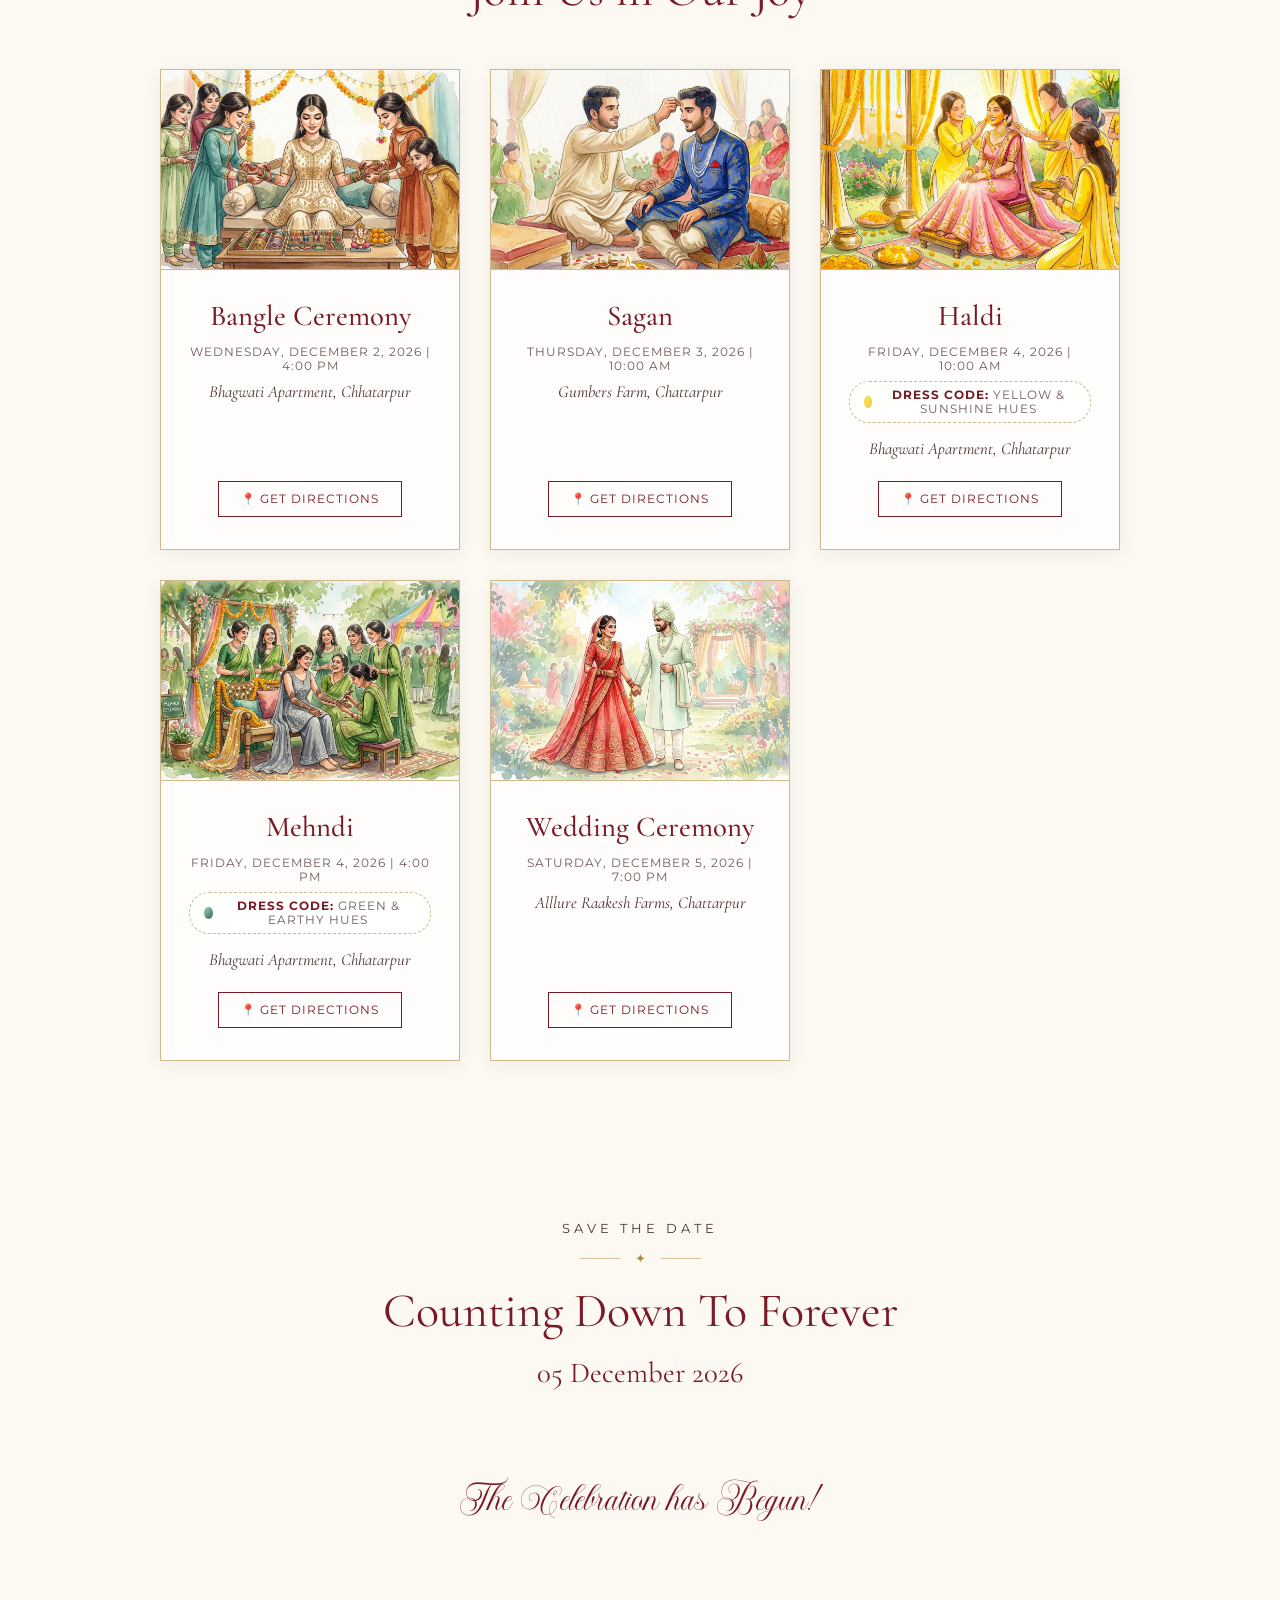
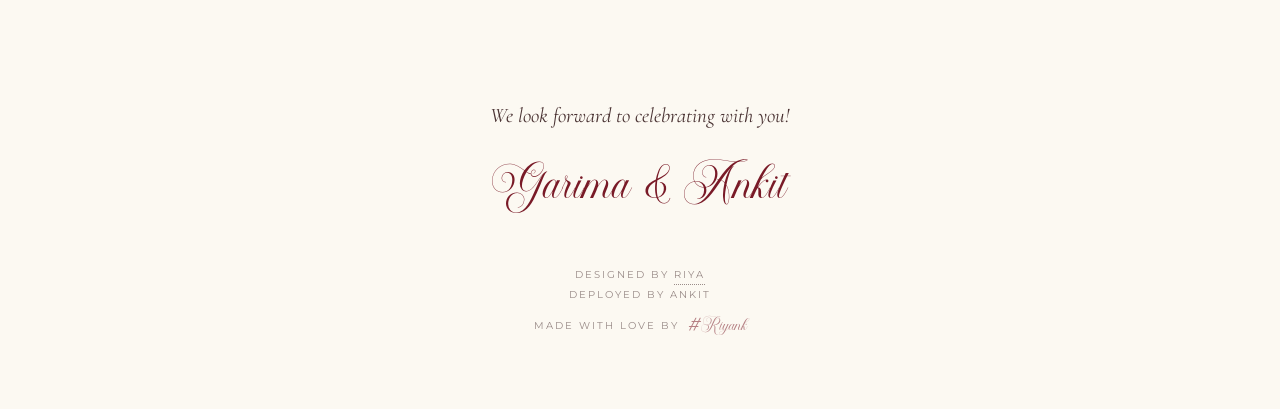
==== commit 510054a0: "Add heart emoji favicon" ====
--- a/bride.html
+++ b/bride.html
@@ -5,6 +5,8 @@
     <meta charset="UTF-8">
     <meta name="viewport" content="width=device-width, initial-scale=1.0">
     <title>Bride's Itinerary — Garima & Ankit</title>
+    <!-- Favicon -->
+    <link rel="icon" href="data:image/svg+xml,<svg xmlns=%22http://www.w3.org/2000/svg%22 viewBox=%220 0 100 100%22><text y=%22.9em%22 font-size=%2290%22>❤️</text></svg>">
     <link rel="preconnect" href="https://fonts.googleapis.com">
     <link rel="preconnect" href="https://fonts.gstatic.com" crossorigin>
     <link
